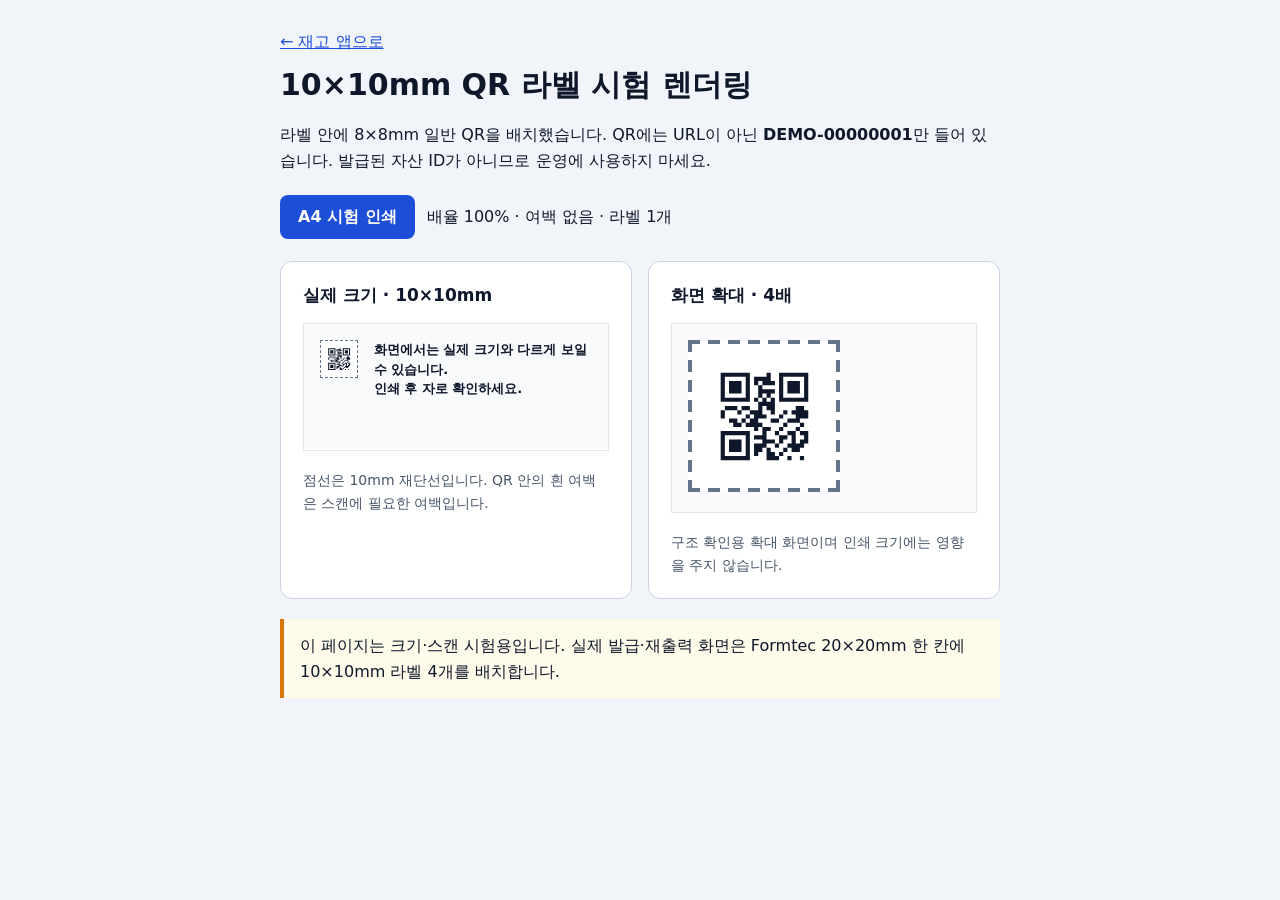
==== init-app/label-10mm-preview.html @ 97e7d9d8 "fix : 자산등록 방식 변경" ====
<!doctype html>
<html lang="ko">
<head>
  <meta charset="utf-8">
  <meta name="viewport" content="width=device-width, initial-scale=1">
  <title>10×10mm QR 라벨 시험 렌더링</title>
  <style>
    :root { color-scheme: light; font-family: system-ui, -apple-system, "Segoe UI", sans-serif; color: #0f172a; background: #f1f5f9; }
    * { box-sizing: border-box; }
    body { margin: 0; }
    main { max-width: 760px; margin: 0 auto; padding: 32px 20px 56px; }
    h1 { margin: 12px 0 8px; font-size: clamp(23px, 4vw, 30px); }
    h2 { margin: 0 0 16px; font-size: 17px; }
    p { line-height: 1.6; }
    a { color: #1d4ed8; }
    .actions { display: flex; flex-wrap: wrap; align-items: center; gap: 12px; margin: 22px 0; }
    button { min-height: 44px; padding: 10px 18px; border: 0; border-radius: 8px; background: #1d4ed8; color: #fff; font: inherit; font-weight: 700; cursor: pointer; }
    button:focus-visible, a:focus-visible { outline: 3px solid #f59e0b; outline-offset: 3px; }
    .cards { display: grid; grid-template-columns: repeat(auto-fit, minmax(250px, 1fr)); gap: 16px; }
    .card { min-height: 270px; padding: 22px; border: 1px solid #cbd5e1; border-radius: 12px; background: #fff; }
    .card p { margin: 18px 0 0; color: #475569; font-size: 14px; }
    .actual-stage { display: flex; align-items: flex-start; gap: 16px; min-height: 128px; padding: 16px; border: 1px solid #e2e8f0; background: #f8fafc; }
    .actual-stage strong { font-size: 13px; line-height: 1.5; }
    .label { width: 10mm; height: 10mm; flex: none; display: grid; place-items: center; border: .15mm dashed #64748b; background: #fff; }
    .label svg { display: block; width: 8mm; height: 8mm; }
    .zoom-stage { height: 190px; padding: 12px; overflow: hidden; border: 1px solid #e2e8f0; background: #f8fafc; }
    .zoom-stage .label { transform: scale(4); transform-origin: top left; margin: 4px 0 0 4px; }
    .note { margin-top: 20px; padding: 14px 16px; border-left: 4px solid #d97706; background: #fffbeb; }
    @page { size: A4 portrait; margin: 0; }
    @media print {
      :root { background: #fff; }
      main { max-width: none; margin: 0; padding: 0; }
      main > :not(.cards), .cards .card:nth-child(2), .card h2, .card p, .actual-stage strong { display: none !important; }
      .cards, .card, .actual-stage { display: block; min-height: 0; padding: 0; border: 0; background: transparent; }
      .actual-stage { position: absolute; top: 20mm; left: 20mm; }
      .label { print-color-adjust: exact; -webkit-print-color-adjust: exact; }
    }
  </style>
</head>
<body>
  <main>
    <a href="/app">← 재고 앱으로</a>
    <h1>10×10mm QR 라벨 시험 렌더링</h1>
    <p>라벨 안에 8×8mm 일반 QR을 배치했습니다. QR에는 URL이 아닌 <strong>DEMO-00000001</strong>만 들어 있습니다. 발급된 자산 ID가 아니므로 운영에 사용하지 마세요.</p>
    <div class="actions"><button type="button" onclick="window.print()">A4 시험 인쇄</button><span>배율 100% · 여백 없음 · 라벨 1개</span></div>
    <div class="cards">
      <section class="card" aria-labelledby="actual-title">
        <h2 id="actual-title">실제 크기 · 10×10mm</h2>
        <div class="actual-stage">
          <div class="label" aria-label="10×10mm 시험 라벨: DEMO-00000001 일반 QR">
            <svg xmlns="http://www.w3.org/2000/svg" viewBox="0 0 29 29" role="img" aria-label="DEMO-00000001 QR 코드"><path fill="#fff" d="M0 0h29v29h-29z"/><path fill="none" stroke="#0f172a" d="M4 4.5h7m4 0h1m2 0h7m-21 1h1m5 0h1m1 0h4m2 0h1m5 0h1m-21 1h1m1 0h3m1 0h1m1 0h1m1 0h3m1 0h1m1 0h3m1 0h1m-21 1h1m1 0h3m1 0h1m2 0h1m4 0h1m1 0h3m1 0h1m-21 1h1m1 0h3m1 0h1m2 0h4m1 0h1m1 0h3m1 0h1m-21 1h1m5 0h1m2 0h1m1 0h1m2 0h1m5 0h1m-21 1h7m1 0h1m1 0h1m1 0h1m1 0h7m-12 1h4m-12 1h3m1 0h2m2 0h1m1 0h2m5 0h2m-20 1h1m3 0h1m2 0h3m2 0h1m2 0h1m1 0h4m-21 1h1m5 0h1m1 0h3m3 0h1m3 0h3m-19 1h2m1 0h1m1 0h2m3 0h2m2 0h3m-16 1h2m1 0h4m5 0h1m3 0h1m-12 1h1m1 0h2m2 0h1m3 0h1m-19 1h7m3 0h1m2 0h1m2 0h2m1 0h2m-21 1h1m5 0h1m1 0h3m3 0h2m1 0h1m2 0h1m-21 1h1m1 0h3m1 0h1m3 0h3m1 0h1m2 0h1m1 0h2m-21 1h1m1 0h3m1 0h1m1 0h3m2 0h1m2 0h4m-20 1h1m1 0h3m1 0h1m1 0h2m1 0h1m3 0h1m1 0h2m-19 1h1m5 0h1m1 0h1m2 0h2m1 0h1m-15 1h7m4 0h3m2 0h1m2 0h1"/></svg>
          </div>
          <strong>화면에서는 실제 크기와 다르게 보일 수 있습니다.<br>인쇄 후 자로 확인하세요.</strong>
        </div>
        <p>점선은 10mm 재단선입니다. QR 안의 흰 여백은 스캔에 필요한 여백입니다.</p>
      </section>
      <section class="card" aria-labelledby="zoom-title">
        <h2 id="zoom-title">화면 확대 · 4배</h2>
        <div class="zoom-stage" id="zoom-stage" aria-hidden="true"></div>
        <p>구조 확인용 확대 화면이며 인쇄 크기에는 영향을 주지 않습니다.</p>
      </section>
    </div>
    <p class="note">이 페이지는 크기·스캔 시험용입니다. 실제 발급·재출력 화면은 Formtec 20×20mm 한 칸에 10×10mm 라벨 4개를 배치합니다.</p>
  </main>
  <script>document.getElementById("zoom-stage").append(document.querySelector(".label").cloneNode(true));</script>
</body>
</html>
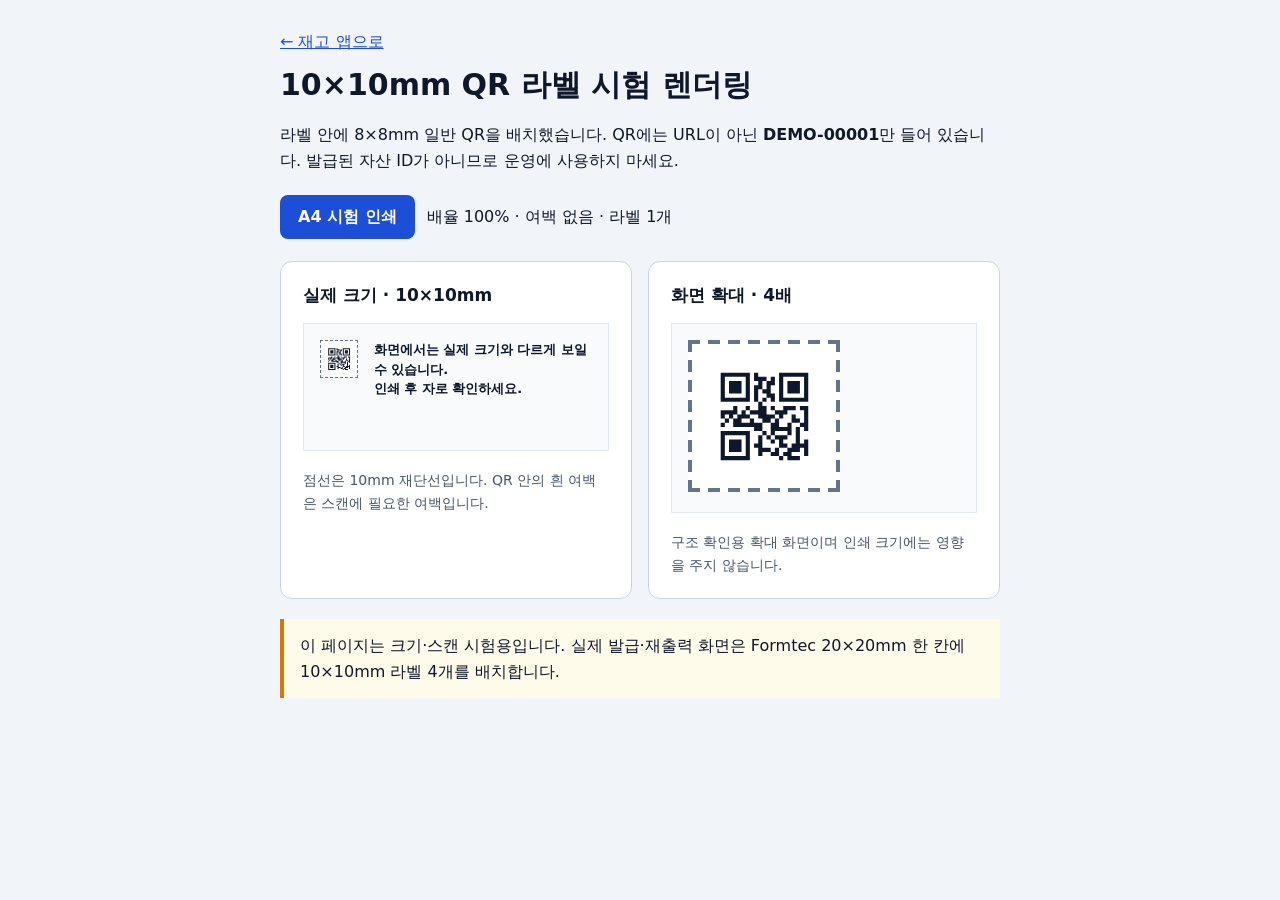
==== commit bacea43d: "feat: add configurable asset codes with five-digit IDs" ====
--- a/init-app/label-10mm-preview.html
+++ b/init-app/label-10mm-preview.html
@@ -41,14 +41,14 @@
   <main>
     <a href="/app">← 재고 앱으로</a>
     <h1>10×10mm QR 라벨 시험 렌더링</h1>
-    <p>라벨 안에 8×8mm 일반 QR을 배치했습니다. QR에는 URL이 아닌 <strong>DEMO-00000001</strong>만 들어 있습니다. 발급된 자산 ID가 아니므로 운영에 사용하지 마세요.</p>
+    <p>라벨 안에 8×8mm 일반 QR을 배치했습니다. QR에는 URL이 아닌 <strong>DEMO-00001</strong>만 들어 있습니다. 발급된 자산 ID가 아니므로 운영에 사용하지 마세요.</p>
     <div class="actions"><button type="button" onclick="window.print()">A4 시험 인쇄</button><span>배율 100% · 여백 없음 · 라벨 1개</span></div>
     <div class="cards">
       <section class="card" aria-labelledby="actual-title">
         <h2 id="actual-title">실제 크기 · 10×10mm</h2>
         <div class="actual-stage">
-          <div class="label" aria-label="10×10mm 시험 라벨: DEMO-00000001 일반 QR">
-            <svg xmlns="http://www.w3.org/2000/svg" viewBox="0 0 29 29" role="img" aria-label="DEMO-00000001 QR 코드"><path fill="#fff" d="M0 0h29v29h-29z"/><path fill="none" stroke="#0f172a" d="M4 4.5h7m4 0h1m2 0h7m-21 1h1m5 0h1m1 0h4m2 0h1m5 0h1m-21 1h1m1 0h3m1 0h1m1 0h1m1 0h3m1 0h1m1 0h3m1 0h1m-21 1h1m1 0h3m1 0h1m2 0h1m4 0h1m1 0h3m1 0h1m-21 1h1m1 0h3m1 0h1m2 0h4m1 0h1m1 0h3m1 0h1m-21 1h1m5 0h1m2 0h1m1 0h1m2 0h1m5 0h1m-21 1h7m1 0h1m1 0h1m1 0h1m1 0h7m-12 1h4m-12 1h3m1 0h2m2 0h1m1 0h2m5 0h2m-20 1h1m3 0h1m2 0h3m2 0h1m2 0h1m1 0h4m-21 1h1m5 0h1m1 0h3m3 0h1m3 0h3m-19 1h2m1 0h1m1 0h2m3 0h2m2 0h3m-16 1h2m1 0h4m5 0h1m3 0h1m-12 1h1m1 0h2m2 0h1m3 0h1m-19 1h7m3 0h1m2 0h1m2 0h2m1 0h2m-21 1h1m5 0h1m1 0h3m3 0h2m1 0h1m2 0h1m-21 1h1m1 0h3m1 0h1m3 0h3m1 0h1m2 0h1m1 0h2m-21 1h1m1 0h3m1 0h1m1 0h3m2 0h1m2 0h4m-20 1h1m1 0h3m1 0h1m1 0h2m1 0h1m3 0h1m1 0h2m-19 1h1m5 0h1m1 0h1m2 0h2m1 0h1m-15 1h7m4 0h3m2 0h1m2 0h1"/></svg>
+          <div class="label" aria-label="10×10mm 시험 라벨: DEMO-00001 일반 QR">
+            <svg xmlns="http://www.w3.org/2000/svg" viewBox="0 0 29 29" role="img" aria-label="DEMO-00001 QR 코드"><path fill="#fff" d="M0 0h29v29h-29z"/><path fill="none" stroke="#0f172a" d="M4 4.5h7m1 0h1m5 0h7m-21 1h1m5 0h1m1 0h3m1 0h1m1 0h1m5 0h1m-21 1h1m1 0h3m1 0h1m2 0h1m1 0h2m1 0h1m1 0h3m1 0h1m-21 1h1m1 0h3m1 0h1m1 0h2m1 0h1m2 0h1m1 0h3m1 0h1m-21 1h1m1 0h3m1 0h1m1 0h1m1 0h2m2 0h1m1 0h3m1 0h1m-21 1h1m5 0h1m1 0h1m2 0h2m1 0h1m5 0h1m-21 1h7m1 0h1m1 0h1m1 0h1m1 0h7m-12 1h1m-7 1h1m2 0h1m2 0h2m1 0h1m2 0h3m1 0h2m-21 1h4m1 0h1m1 0h4m2 0h3m4 0h1m-21 1h1m1 0h1m1 0h3m2 0h4m1 0h1m2 0h1m2 0h1m-20 1h1m1 0h2m2 0h1m2 0h2m1 0h1m3 0h2m1 0h1m-21 1h1m2 0h7m2 0h2m2 0h1m2 0h2m-13 1h2m2 0h5m1 0h1m1 0h1m-21 1h7m3 0h1m1 0h1m3 0h1m1 0h1m-19 1h1m5 0h1m2 0h1m1 0h1m1 0h3m2 0h1m-19 1h1m1 0h3m1 0h1m2 0h1m2 0h1m1 0h1m3 0h1m1 0h1m-21 1h1m1 0h3m1 0h1m1 0h2m4 0h2m1 0h4m-21 1h1m1 0h3m1 0h1m2 0h3m1 0h1m2 0h3m1 0h1m-21 1h1m5 0h1m2 0h1m2 0h2m1 0h2m3 0h1m-21 1h7m7 0h1m1 0h3"/></svg>
           </div>
           <strong>화면에서는 실제 크기와 다르게 보일 수 있습니다.<br>인쇄 후 자로 확인하세요.</strong>
         </div>
